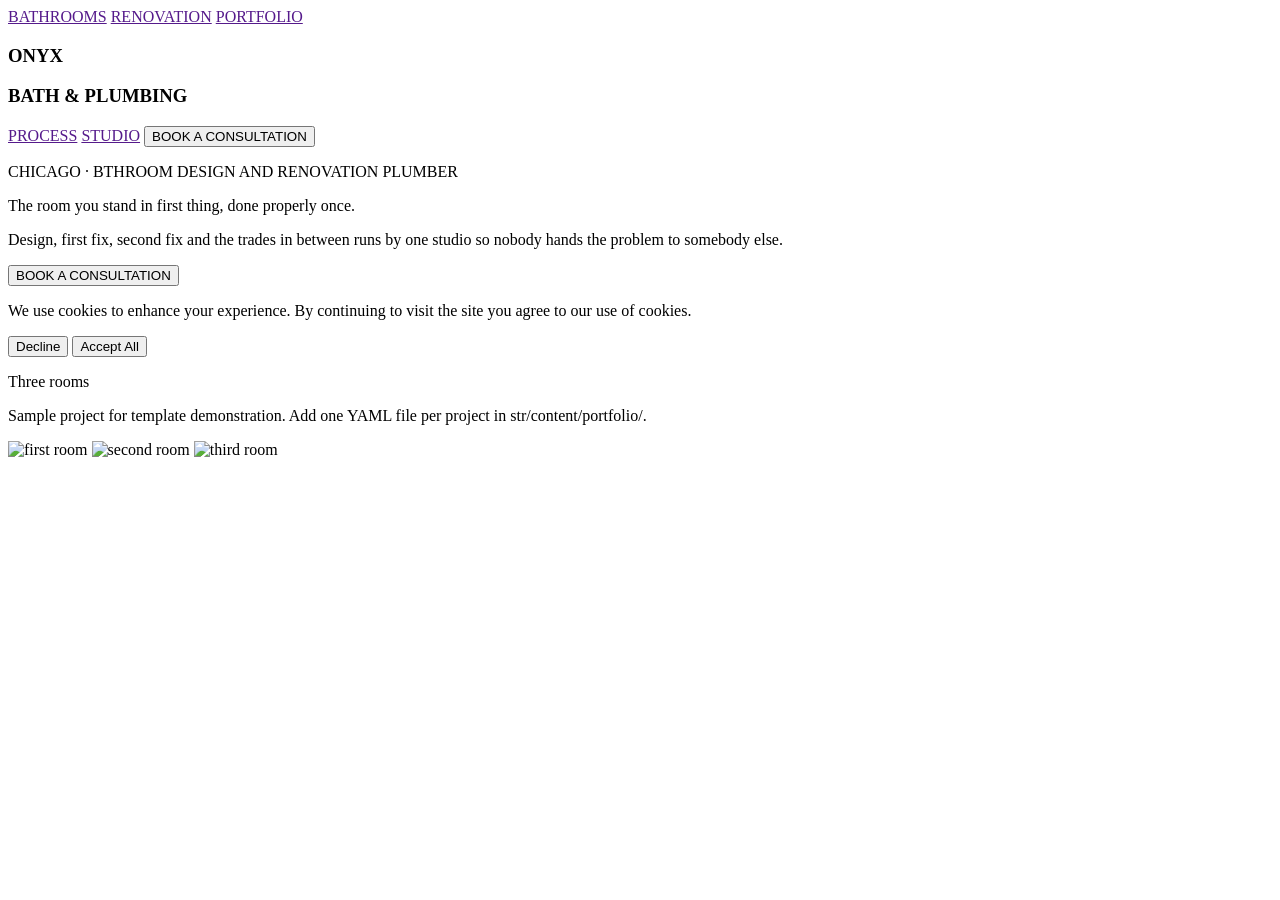
==== index.html @ e465f249 "Task2 My-assignment" ====
<!DOCTYPE html>
<html>

<head>
  <meta charset="UTF-8">
  <meta name="viewport" content="width=device-width, initial-scale=1">
  <title>ONYX</title>
  <link rel="stylesheet" href="apartments.css" title="onyx" type="" />
</head>

<body>
    <section class="container">
    <div class="body">
      
      <nav id="header">
       <div class="box" id="left">
          <a href="">BATHROOMS</a>
          <a href="">RENOVATION</a>
          <a href="">PORTFOLIO</a>
       </div>
       
       <h3 id="title">ONYX<p id="subtext">BATH & PLUMBING</p>
       </h3>
       
       <div class="" id="right">
         <a href="">PROCESS</a>
         <a href="">STUDIO</a>
         <button>BOOK A CONSULTATION
         </button>
       </div>
       
     </nav>
     
      <div class="box" id="content">
       <p id="fp">CHICAGO · BTHROOM DESIGN AND RENOVATION PLUMBER
       </p>
       
       <p id="heading">The room you stand in first thing, done properly once.
       </p>
       <p>Design, first fix, second fix and the trades in between runs by one studio so nobody hands the problem to somebody else.
       </p>
       
       <button id="sec_button">BOOK A CONSULTATION
       </button>
      </div>
    </div>
    </section>
    
    <div class="box" id="cookies">
    <p>We use cookies to enhance your experience. By continuing to visit the site you agree to our use of cookies.
    </p>
    <button id="dec" class="cookies" type="submit">Decline
    </button>
    <button id="acpt" class="cookies" type="submit">Accept All
    </button>
    </div>
    
    <p id="tr">Three rooms </h1>
    <p id="description">Sample project for template demonstration. Add one YAML file per project in str/content/portfolio/.
    </p>
    
    <div class="box" id="images">
      <img src="three.jpg" id="first room" alt="first room" class="rooms"
      />
      <img src="tw.jpg" id="second room" alt="second room" class="rooms" 
      />
      <img src="o.jpg" id="third room" alt="third room" class="rooms"
      />
    </div>
</body>

</html>
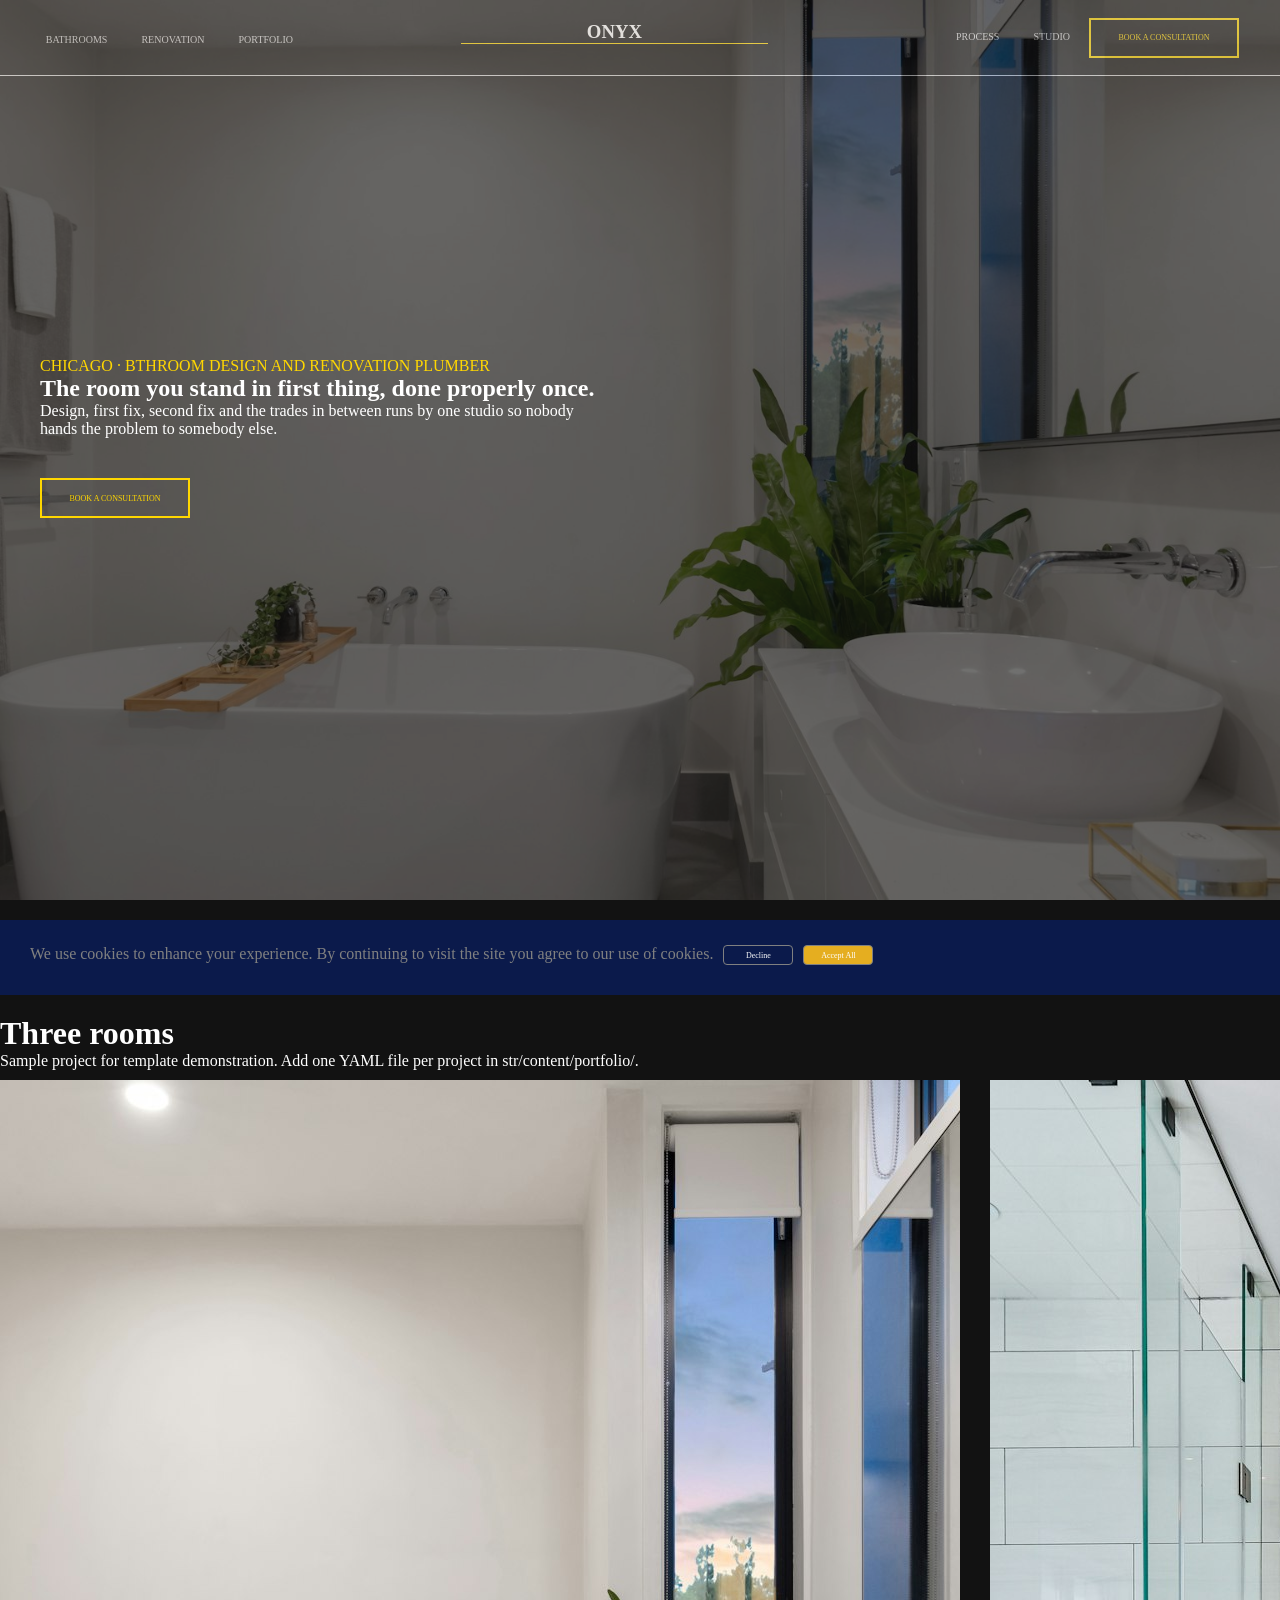
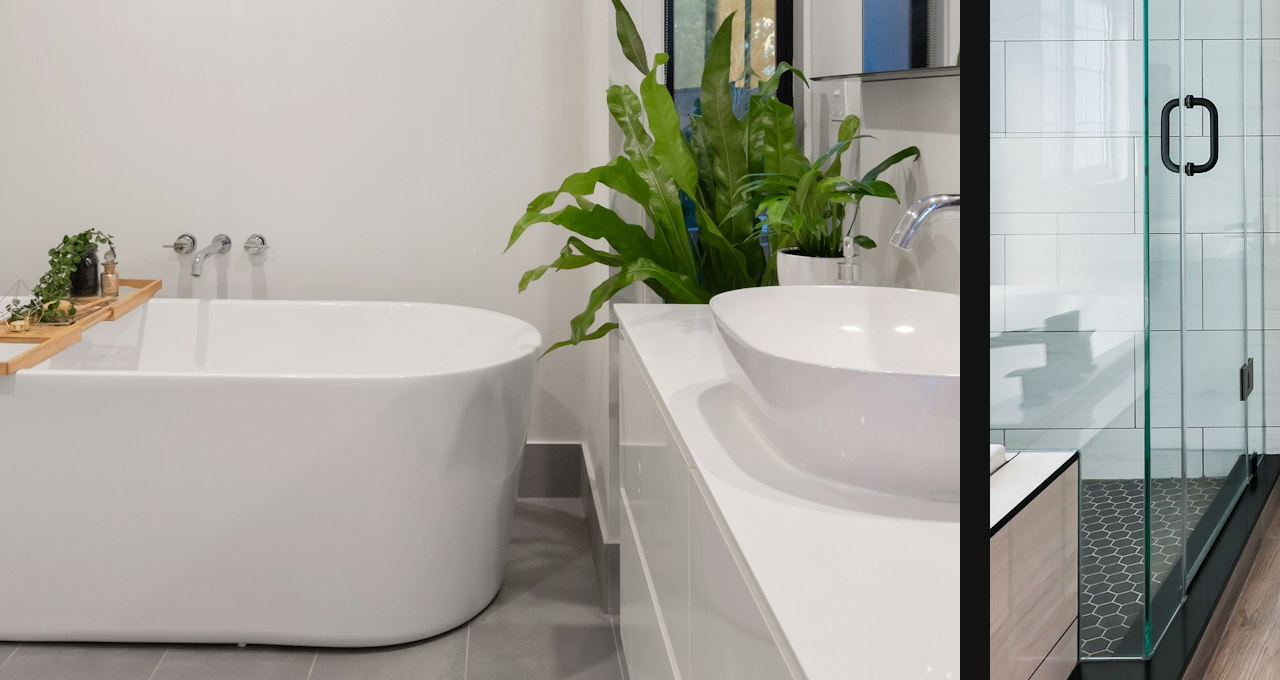
==== commit 43de046e: "Add files via upload" ====
--- a/index.html
+++ b/index.html
@@ -35,8 +35,8 @@
        <p id="fp">CHICAGO · BTHROOM DESIGN AND RENOVATION PLUMBER
        </p>
        
-       <p id="heading">The room you stand in first thing, done properly once.
-       </p>
+       <h1>The room you stand in first thing, done properly once.
+       </h1>
        <p>Design, first fix, second fix and the trades in between runs by one studio so nobody hands the problem to somebody else.
        </p>
        
@@ -55,7 +55,7 @@
     </button>
     </div>
     
-    <p id="tr">Three rooms </h1>
+    <h1>Three rooms </h1>
     <p id="description">Sample project for template demonstration. Add one YAML file per project in str/content/portfolio/.
     </p>
     
--- a/apartments.css
+++ b/apartments.css
@@ -0,0 +1,160 @@
+:root{
+  color-scheme: dark;
+}
+*{
+  margin: 0%;
+  padding: 0%;
+}
+a{
+  text-decoration: none;
+  margin: 15px;
+  color: lightgray;
+  font-size: 10px
+}
+.container{
+  height: 900px;
+  position: relative;
+  overflow: hidden;
+  }
+.container::before {
+  content: "";
+  position: absolute;
+  inset: 0;
+  background-image: url(background_.jpg);
+  background-size: cover;
+  background-position: center;
+  opacity: 0.4;
+  z-index: 0;
+}
+.body{
+  display: grid;
+  grid-template-rows: 10% 45% 45%;
+  grid-template-columns: 50% 50%;
+  row-gap: 10px;
+}
+#content{
+  position: relative;
+  z-index: 1;
+  padding: 40px;
+  grid-row-start: 3;
+  grid-row-end: 4;
+  grid-column-start: 1;
+  grid-column-end: 2;
+}
+.container{
+  display: grid;
+  grid-template-rows: 60% 10% 30%;
+}
+#sec_button{margin-top: 40px;}
+#cookies{
+  padding: 25px 0px 0px 30px;
+  color: gray;
+  display: flex;
+  flex-direction: row;
+  gap: 10px;
+  margin: 20px 0px 20px 0px;
+  width: 100%;
+  height: 50px;
+  background-color: #0B1A4B;
+}
+#acpt{
+  background-color: #E5AE20;
+}
+.cookies{
+  padding-top: 5px;
+  padding-bottom: 5px;
+  color: white;
+  border: 1px solid gray;
+  border-radius: 4px;
+  width: 70px;
+  height: 20px;
+}
+#header{
+  grid-column-start: 1;
+  grid-column-end: 3;
+  grid-row-start: 1;
+  grid-row-end: 2;
+  height: 75px;
+  width: 100%;
+  display: grid;
+  /*grid-template-rows: 40px;*/
+  grid-template-columns: 30% 30% 40%;
+  border-bottom: 1px solid lightgray;
+  align-items: center;
+}
+#left{
+  grid-row-start: 1;
+  grid-row-end: 2;
+  grid-column-start: 1;
+  margin-left: 8%;
+}
+#title{
+  padding-left: 20%;
+  text-align: center;
+  font-family: Georgia, 'Times New Roman', Times, serif;
+  grid-row-start: 1;
+  grid-row-end: 2;
+  grid-column-start: 2;
+  grid-column-end: 3;
+}
+#subtext{
+  border-top: 1px solid gold;
+  vertical-align: sub;
+  line-height: 10px;
+  font-size: 0.01px;
+  /*background-color: yellow;*/
+}
+#right{
+  grid-row-start: 1;
+  grid-row-end: 2;
+  grid-column-start: 3;
+  grid-column-end: 4;
+  justify-self: end;
+  margin-right: 8%;
+}
+button{
+  border: 2px solid gold;
+  font-family: Georgia, 'Times New Roman', Times, serif;
+  font-size: 8px;
+  color: gold;
+  background: none;
+  cursor: pointer;
+  width: 150px;
+  height: 40px;
+  padding: 10px;
+}
+#fp {
+  color: gold;
+}
+h1, h4{
+  font-family: Georgia, 'Times New Roman', Times, serif;
+}
+#mainp{
+  grid-column-start: 1;
+  grid-column-end: 2;
+  grid-row-start: 2;
+  grid-row-end: 3;
+  align-items: bottom;
+}
+#images{
+  display: grid;
+  gap: 30px;
+  margin: 10px 0px 0px 0px;
+  grid-template-columns: repeat(3, 1fr);
+  grid-template-rows: 1fr;
+}
+#first room{
+  grid-column-start: 1;
+  grid-column-end: 2;
+  grid-row-start: 3;
+}
+#second room{
+  grid-column-start: 2;
+  grid-column-end: 3;
+  grid-row-start: 3;
+}
+#third room{
+  grid-column-start: 3;
+  grid-column-end: 4;
+  grid-row-start: 3;
+}
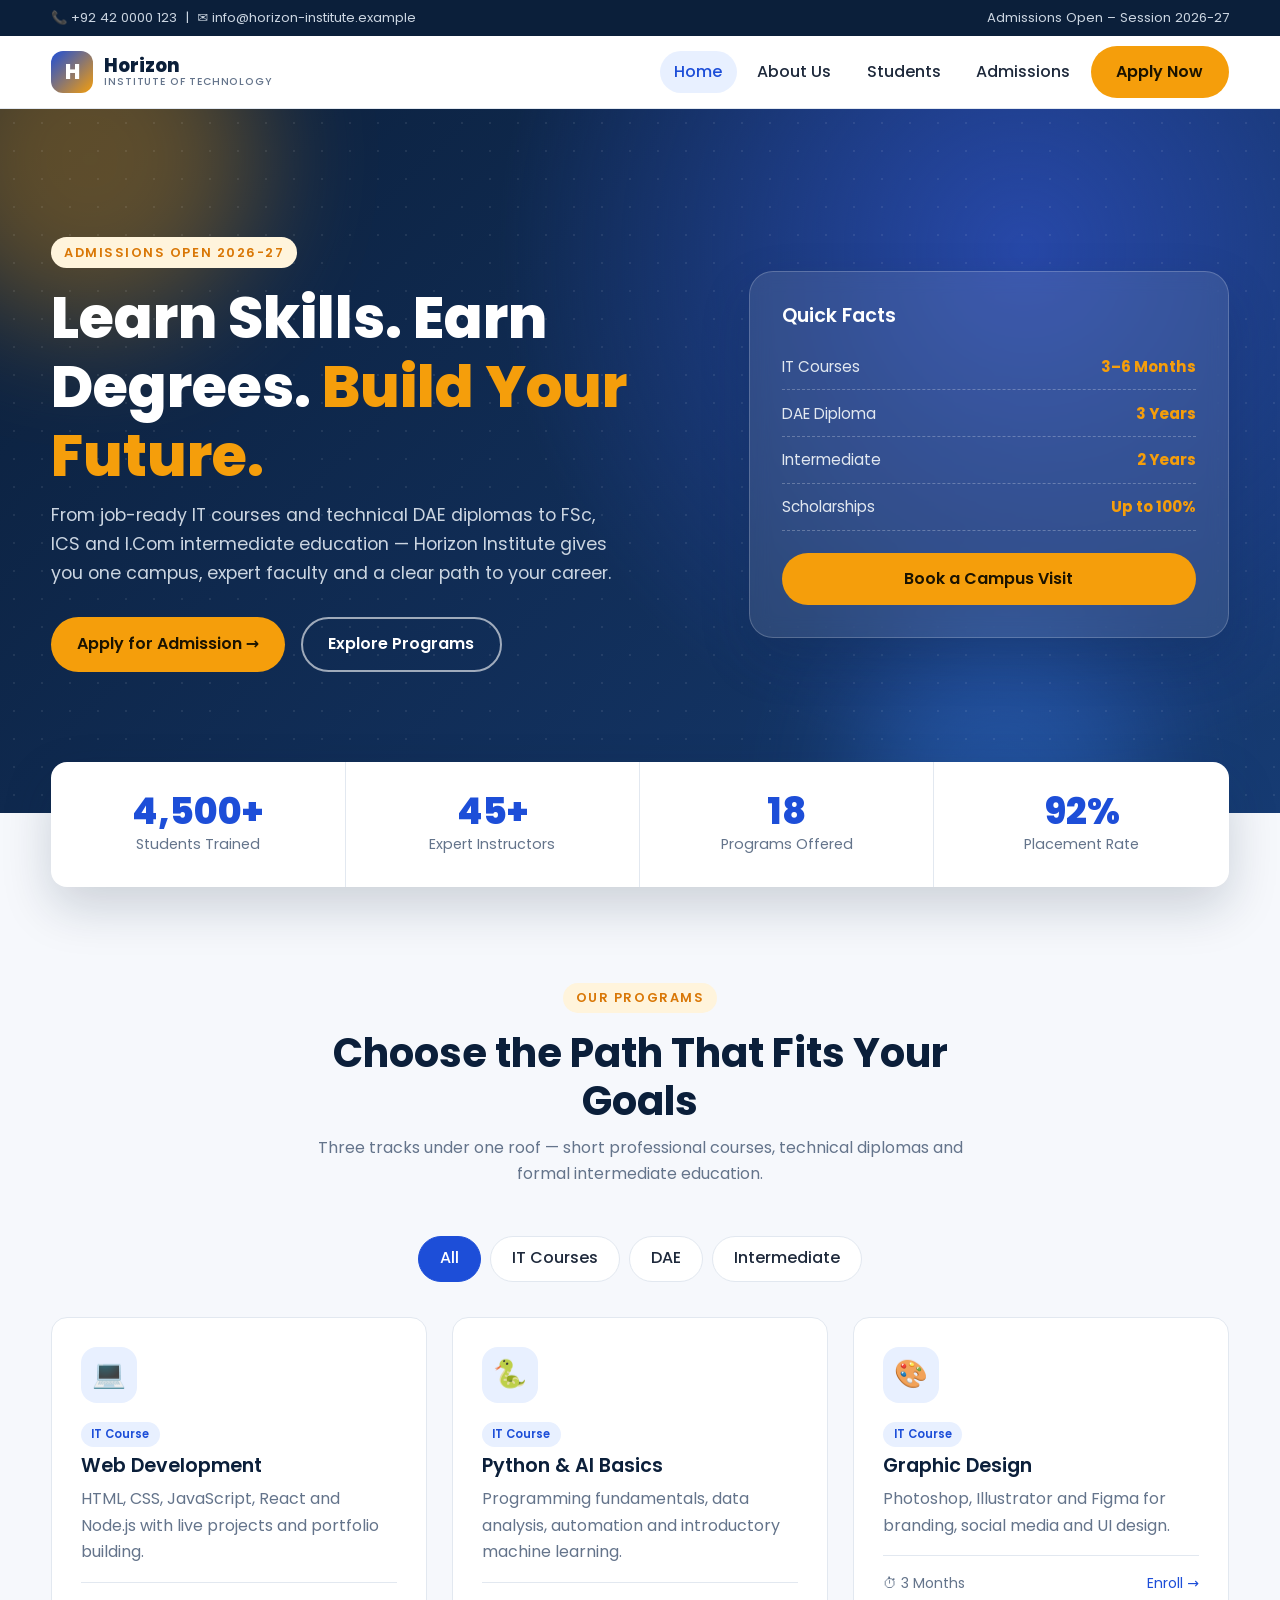
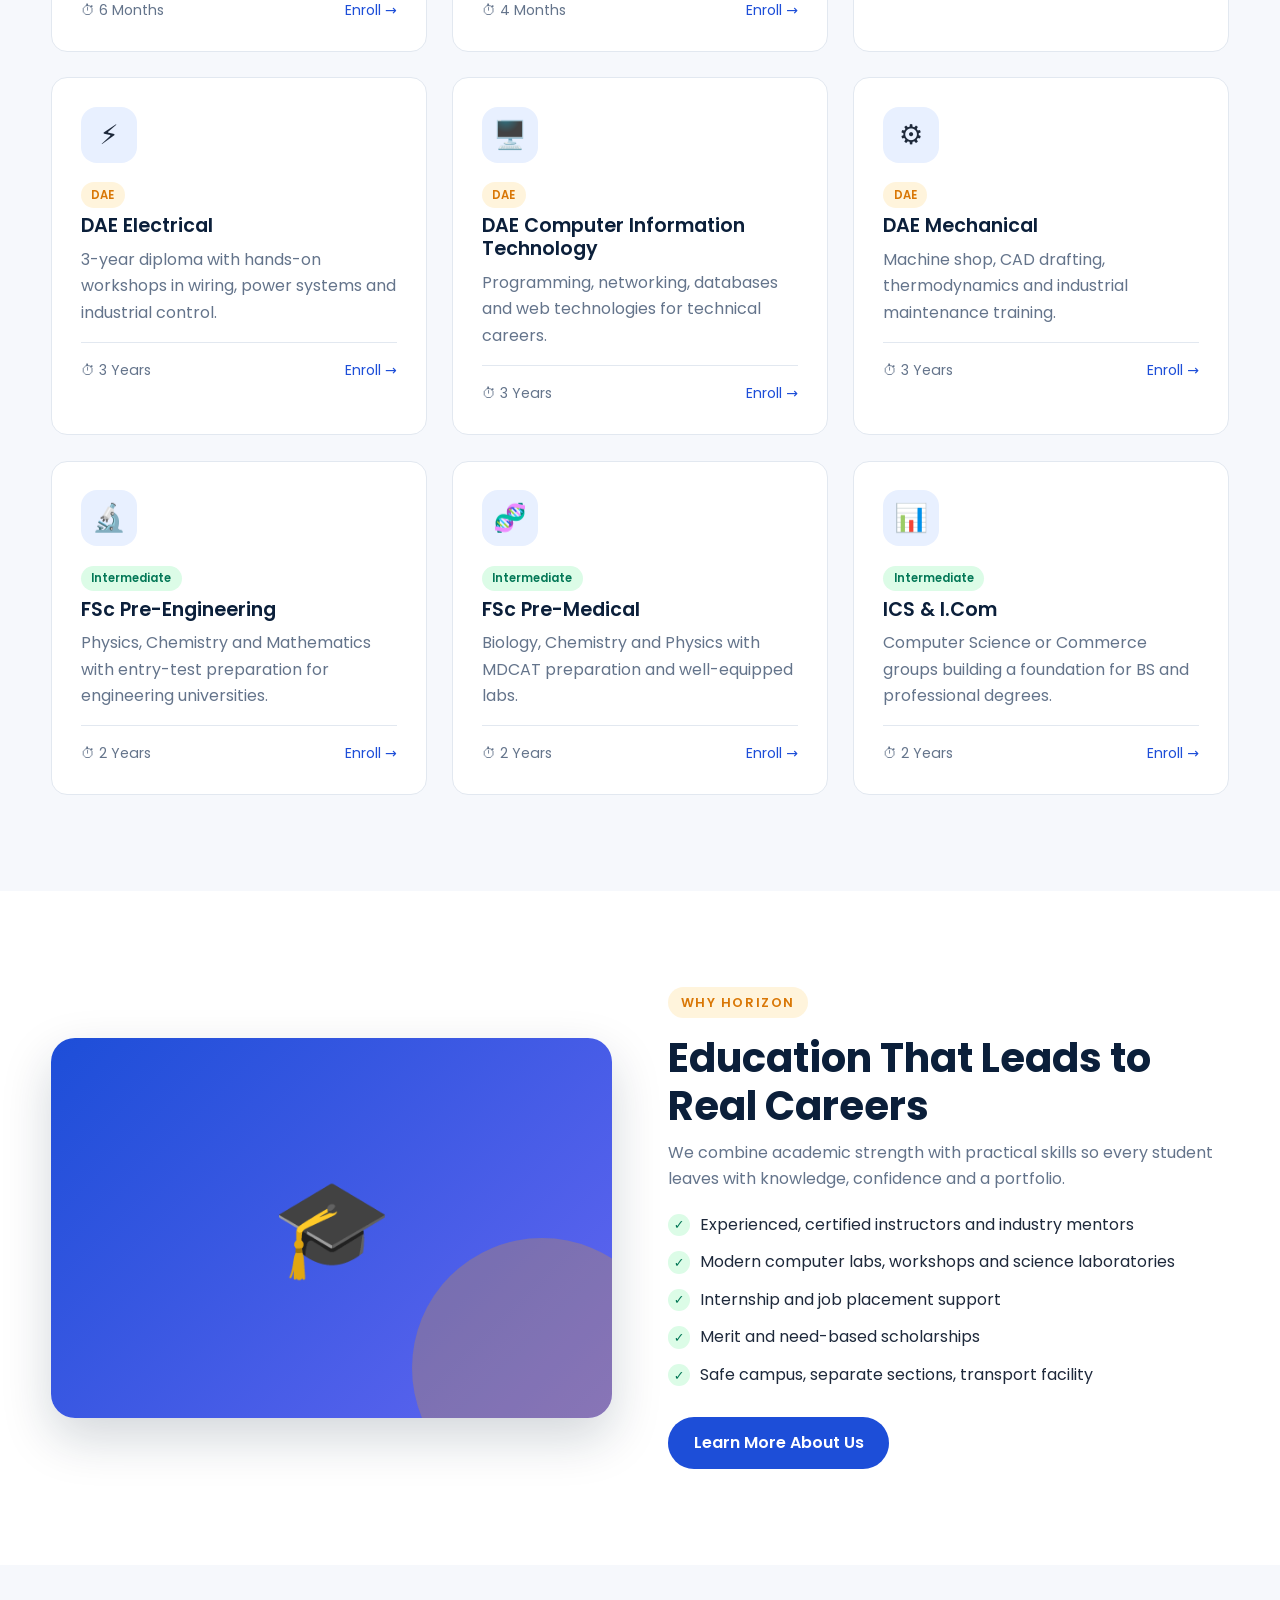
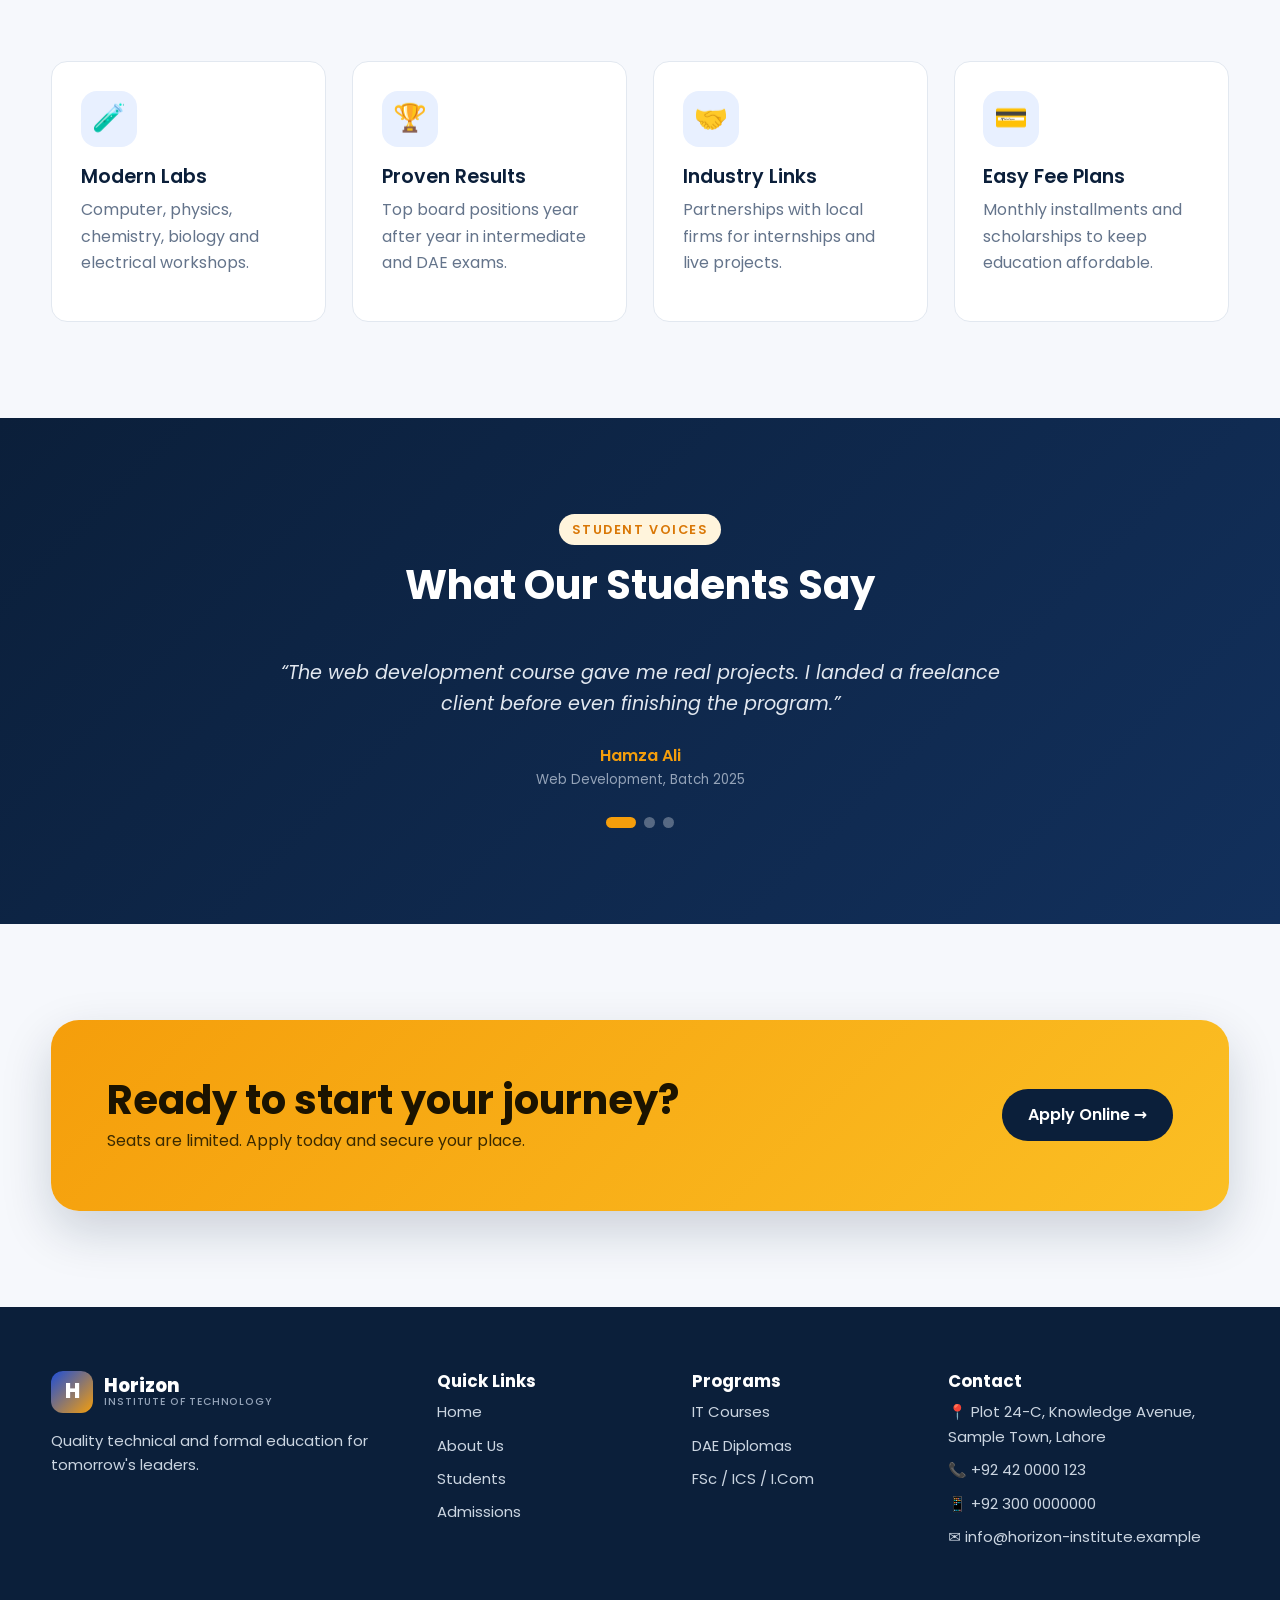
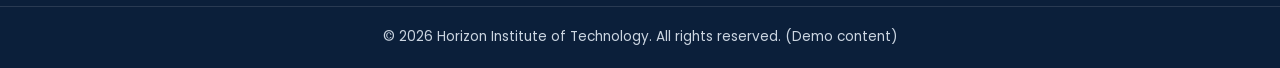
==== commit 7b54903a: "update" ====
--- a/index.html
+++ b/index.html
@@ -1,72 +1,164 @@
 <!DOCTYPE html>
-<html>
-
+<html lang="en">
 <head>
   <meta charset="UTF-8">
   <meta name="viewport" content="width=device-width, initial-scale=1">
-  <title>ONYX</title>
-  <link rel="stylesheet" href="apartments.css" title="onyx" type="" />
+  <title>Horizon Institute of Technology | IT Courses, DAE & Intermediate</title>
+  <meta name="description" content="Horizon Institute of Technology offers professional IT courses, DAE diplomas and FSc/ICS/I.Com intermediate education. Admissions open.">
+  <link rel="preconnect" href="https://fonts.googleapis.com">
+  <link rel="preconnect" href="https://fonts.gstatic.com" crossorigin>
+  <link href="https://fonts.googleapis.com/css2?family=Poppins:wght@400;500;600;700;800&display=swap" rel="stylesheet">
+  <link rel="stylesheet" href="style.css">
 </head>
+<body>
 
-<body>
-    <section class="container">
-    <div class="body">
-      
-      <nav id="header">
-       <div class="box" id="left">
-          <a href="">BATHROOMS</a>
-          <a href="">RENOVATION</a>
-          <a href="">PORTFOLIO</a>
-       </div>
-       
-       <h3 id="title">ONYX<p id="subtext">BATH & PLUMBING</p>
-       </h3>
-       
-       <div class="" id="right">
-         <a href="">PROCESS</a>
-         <a href="">STUDIO</a>
-         <button>BOOK A CONSULTATION
-         </button>
-       </div>
-       
-     </nav>
-     
-      <div class="box" id="content">
-       <p id="fp">CHICAGO · BTHROOM DESIGN AND RENOVATION PLUMBER
-       </p>
-       
-       <h1>The room you stand in first thing, done properly once.
-       </h1>
-       <p>Design, first fix, second fix and the trades in between runs by one studio so nobody hands the problem to somebody else.
-       </p>
-       
-       <button id="sec_button">BOOK A CONSULTATION
-       </button>
+<div class="topbar"><div class="container">
+  <span>📞 <a href="tel:+920420000123">+92 42 0000 123</a> &nbsp;|&nbsp; ✉️ <a href="mailto:info@horizon-institute.example">info@horizon-institute.example</a></span>
+  <span>Admissions Open – Session 2026-27</span>
+</div></div>
+
+<header class="site-header"><div class="container nav">
+  <a class="brand" href="index.html"><span class="logo">H</span><span>Horizon<small>Institute of Technology</small></span></a>
+  <button class="nav-toggle" aria-label="Toggle menu" aria-expanded="false" aria-controls="menu"><span></span></button>
+  <nav id="menu" aria-label="Main">
+    <a href="index.html">Home</a>
+    <a href="about.html">About Us</a>
+    <a href="students.html">Students</a>
+    <a href="admissions.html">Admissions</a>
+    <a class="btn btn-accent" href="admissions.html">Apply Now</a>
+  </nav>
+</div></header>
+
+<main>
+<!-- HERO -->
+<section class="hero">
+  <span class="blob a"></span><span class="blob b"></span>
+  <div class="container">
+    <div>
+      <span class="eyebrow">Admissions Open 2026-27</span>
+      <h1>Learn Skills. Earn Degrees. <em>Build Your Future.</em></h1>
+      <p>From job-ready IT courses and technical DAE diplomas to FSc, ICS and I.Com intermediate education — Horizon Institute gives you one campus, expert faculty and a clear path to your career.</p>
+      <div class="hero-cta">
+        <a class="btn btn-accent" href="admissions.html">Apply for Admission →</a>
+        <a class="btn btn-ghost" href="#programs">Explore Programs</a>
       </div>
     </div>
-    </section>
-    
-    <div class="box" id="cookies">
-    <p>We use cookies to enhance your experience. By continuing to visit the site you agree to our use of cookies.
-    </p>
-    <button id="dec" class="cookies" type="submit">Decline
-    </button>
-    <button id="acpt" class="cookies" type="submit">Accept All
-    </button>
+    <aside class="hero-card">
+      <h3>Quick Facts</h3>
+      <ul>
+        <li><span>IT Courses</span><b>3–6 Months</b></li>
+        <li><span>DAE Diploma</span><b>3 Years</b></li>
+        <li><span>Intermediate</span><b>2 Years</b></li>
+        <li><span>Scholarships</span><b>Up to 100%</b></li>
+      </ul>
+      <a class="btn btn-accent" href="admissions.html" style="width:100%;justify-content:center">Book a Campus Visit</a>
+    </aside>
+  </div>
+</section>
+
+<!-- STATS -->
+<section class="stats"><div class="container"><div class="stats-grid">
+  <div class="stat"><b data-count="4500" data-suffix="+">0</b><span>Students Trained</span></div>
+  <div class="stat"><b data-count="45" data-suffix="+">0</b><span>Expert Instructors</span></div>
+  <div class="stat"><b data-count="18">0</b><span>Programs Offered</span></div>
+  <div class="stat"><b data-count="92" data-suffix="%">0</b><span>Placement Rate</span></div>
+</div></div></section>
+
+<!-- PROGRAMS -->
+<section class="section" id="programs">
+  <div class="container">
+    <div class="section-head reveal">
+      <span class="eyebrow">Our Programs</span>
+      <h2>Choose the Path That Fits Your Goals</h2>
+      <p>Three tracks under one roof — short professional courses, technical diplomas and formal intermediate education.</p>
     </div>
-    
-    <h1>Three rooms </h1>
-    <p id="description">Sample project for template demonstration. Add one YAML file per project in str/content/portfolio/.
-    </p>
-    
-    <div class="box" id="images">
-      <img src="three.jpg" id="first room" alt="first room" class="rooms"
-      />
-      <img src="tw.jpg" id="second room" alt="second room" class="rooms" 
-      />
-      <img src="o.jpg" id="third room" alt="third room" class="rooms"
-      />
+    <div class="tabs" data-filter-group="#courseGrid" role="tablist">
+      <button class="tab active" data-cat="all">All</button>
+      <button class="tab" data-cat="it">IT Courses</button>
+      <button class="tab" data-cat="dae">DAE</button>
+      <button class="tab" data-cat="inter">Intermediate</button>
     </div>
+    <div class="grid g3" id="courseGrid">
+      <article class="card reveal" data-cat="it"><div class="icon">💻</div><span class="tag">IT Course</span><h3>Web Development</h3><p>HTML, CSS, JavaScript, React and Node.js with live projects and portfolio building.</p><div class="meta"><span>⏱ 6 Months</span><a href="admissions.html?program=IT%20Course">Enroll →</a></div></article>
+      <article class="card reveal" data-cat="it"><div class="icon">🐍</div><span class="tag">IT Course</span><h3>Python & AI Basics</h3><p>Programming fundamentals, data analysis, automation and introductory machine learning.</p><div class="meta"><span>⏱ 4 Months</span><a href="admissions.html?program=IT%20Course">Enroll →</a></div></article>
+      <article class="card reveal" data-cat="it"><div class="icon">🎨</div><span class="tag">IT Course</span><h3>Graphic Design</h3><p>Photoshop, Illustrator and Figma for branding, social media and UI design.</p><div class="meta"><span>⏱ 3 Months</span><a href="admissions.html?program=IT%20Course">Enroll →</a></div></article>
+      <article class="card reveal" data-cat="dae"><div class="icon">⚡</div><span class="tag amber">DAE</span><h3>DAE Electrical</h3><p>3-year diploma with hands-on workshops in wiring, power systems and industrial control.</p><div class="meta"><span>⏱ 3 Years</span><a href="admissions.html?program=DAE">Enroll →</a></div></article>
+      <article class="card reveal" data-cat="dae"><div class="icon">🖥️</div><span class="tag amber">DAE</span><h3>DAE Computer Information Technology</h3><p>Programming, networking, databases and web technologies for technical careers.</p><div class="meta"><span>⏱ 3 Years</span><a href="admissions.html?program=DAE">Enroll →</a></div></article>
+      <article class="card reveal" data-cat="dae"><div class="icon">⚙️</div><span class="tag amber">DAE</span><h3>DAE Mechanical</h3><p>Machine shop, CAD drafting, thermodynamics and industrial maintenance training.</p><div class="meta"><span>⏱ 3 Years</span><a href="admissions.html?program=DAE">Enroll →</a></div></article>
+      <article class="card reveal" data-cat="inter"><div class="icon">🔬</div><span class="tag green">Intermediate</span><h3>FSc Pre-Engineering</h3><p>Physics, Chemistry and Mathematics with entry-test preparation for engineering universities.</p><div class="meta"><span>⏱ 2 Years</span><a href="admissions.html?program=Intermediate">Enroll →</a></div></article>
+      <article class="card reveal" data-cat="inter"><div class="icon">🧬</div><span class="tag green">Intermediate</span><h3>FSc Pre-Medical</h3><p>Biology, Chemistry and Physics with MDCAT preparation and well-equipped labs.</p><div class="meta"><span>⏱ 2 Years</span><a href="admissions.html?program=Intermediate">Enroll →</a></div></article>
+      <article class="card reveal" data-cat="inter"><div class="icon">📊</div><span class="tag green">Intermediate</span><h3>ICS & I.Com</h3><p>Computer Science or Commerce groups building a foundation for BS and professional degrees.</p><div class="meta"><span>⏱ 2 Years</span><a href="admissions.html?program=Intermediate">Enroll →</a></div></article>
+    </div>
+  </div>
+</section>
+
+<!-- WHY US -->
+<section class="section alt">
+  <div class="container split">
+    <div class="visual reveal">🎓</div>
+    <div class="reveal">
+      <span class="eyebrow">Why Horizon</span>
+      <h2>Education That Leads to Real Careers</h2>
+      <p>We combine academic strength with practical skills so every student leaves with knowledge, confidence and a portfolio.</p>
+      <ul class="checks">
+        <li>Experienced, certified instructors and industry mentors</li>
+        <li>Modern computer labs, workshops and science laboratories</li>
+        <li>Internship and job placement support</li>
+        <li>Merit and need-based scholarships</li>
+        <li>Safe campus, separate sections, transport facility</li>
+      </ul>
+      <a class="btn" href="about.html">Learn More About Us</a>
+    </div>
+  </div>
+</section>
+
+<!-- FEATURES -->
+<section class="section">
+  <div class="container">
+    <div class="grid g4">
+      <div class="card reveal"><div class="icon">🧪</div><h3>Modern Labs</h3><p>Computer, physics, chemistry, biology and electrical workshops.</p></div>
+      <div class="card reveal"><div class="icon">🏆</div><h3>Proven Results</h3><p>Top board positions year after year in intermediate and DAE exams.</p></div>
+      <div class="card reveal"><div class="icon">🤝</div><h3>Industry Links</h3><p>Partnerships with local firms for internships and live projects.</p></div>
+      <div class="card reveal"><div class="icon">💳</div><h3>Easy Fee Plans</h3><p>Monthly installments and scholarships to keep education affordable.</p></div>
+    </div>
+  </div>
+</section>
+
+<!-- TESTIMONIALS -->
+<section class="section dark">
+  <div class="container">
+    <div class="section-head"><span class="eyebrow">Student Voices</span><h2>What Our Students Say</h2></div>
+    <div class="slider">
+      <div class="slide"><blockquote>“The web development course gave me real projects. I landed a freelance client before even finishing the program.”</blockquote><cite>Hamza Ali</cite><small>Web Development, Batch 2025</small></div>
+      <div class="slide"><blockquote>“Teachers here care. The DAE workshops were hands-on and I got an internship in my final year.”</blockquote><cite>Usman Tariq</cite><small>DAE Electrical, Class of 2025</small></div>
+      <div class="slide"><blockquote>“My FSc Pre-Medical journey was well guided — the test preparation sessions made all the difference.”</blockquote><cite>Sana Fatima</cite><small>FSc Pre-Medical, 2026</small></div>
+      <div class="dots"></div>
+    </div>
+  </div>
+</section>
+
+<!-- CTA -->
+<section class="section">
+  <div class="container"><div class="cta reveal">
+    <div><h2>Ready to start your journey?</h2><p>Seats are limited. Apply today and secure your place.</p></div>
+    <a class="btn" href="admissions.html">Apply Online →</a>
+  </div></div>
+</section>
+</main>
+
+<footer>
+  <div class="container foot-grid">
+    <div>
+      <a class="brand" href="index.html" style="color:#fff"><span class="logo">H</span><span>Horizon<small style="color:#94a3b8">Institute of Technology</small></span></a>
+      <p style="margin-top:1rem">Quality technical and formal education for tomorrow's leaders.</p>
+    </div>
+    <div><h4>Quick Links</h4><ul><li><a href="index.html">Home</a></li><li><a href="about.html">About Us</a></li><li><a href="students.html">Students</a></li><li><a href="admissions.html">Admissions</a></li></ul></div>
+    <div><h4>Programs</h4><ul><li><a href="admissions.html?program=IT%20Course">IT Courses</a></li><li><a href="admissions.html?program=DAE">DAE Diplomas</a></li><li><a href="admissions.html?program=Intermediate">FSc / ICS / I.Com</a></li></ul></div>
+    <div><h4>Contact</h4><ul><li>📍 Plot 24-C, Knowledge Avenue, Sample Town, Lahore</li><li>📞 +92 42 0000 123</li><li>📱 +92 300 0000000</li><li>✉️ info@horizon-institute.example</li></ul></div>
+  </div>
+  <div class="copy">© <span class="year">2026</span> Horizon Institute of Technology. All rights reserved. (Demo content)</div>
+</footer>
+<button class="to-top" aria-label="Back to top">↑</button>
+<script src="main.js" defer></script>
 </body>
-
-</html>+</html>
--- a/style.css
+++ b/style.css
@@ -0,0 +1,266 @@
+/* ==========================================================
+   Horizon Institute of Technology - Main Stylesheet
+   Mobile-first, responsive, no framework required
+   ========================================================== */
+:root {
+  --navy: #0b1f3a;
+  --navy-2: #12305c;
+  --blue: #1d4ed8;
+  --sky: #e8f0ff;
+  --amber: #f59e0b;
+  --amber-dark: #d97706;
+  --green: #10b981;
+  --ink: #1e293b;
+  --muted: #64748b;
+  --line: #e2e8f0;
+  --bg: #f6f8fc;
+  --white: #fff;
+  --radius: 16px;
+  --shadow: 0 10px 30px rgba(11, 31, 58, .10);
+  --shadow-lg: 0 20px 50px rgba(11, 31, 58, .18);
+  --ease: cubic-bezier(.2, .8, .2, 1);
+}
+
+*, *::before, *::after { box-sizing: border-box; }
+html { scroll-behavior: smooth; }
+body {
+  margin: 0; font-family: 'Poppins', system-ui, -apple-system, 'Segoe UI', sans-serif;
+  color: var(--ink); background: var(--bg); line-height: 1.65; -webkit-font-smoothing: antialiased;
+}
+img { max-width: 100%; display: block; }
+a { color: var(--blue); text-decoration: none; }
+h1, h2, h3, h4 { line-height: 1.2; margin: 0 0 .6rem; color: var(--navy); }
+h1 { font-size: clamp(2.1rem, 5vw, 3.6rem); font-weight: 800; }
+h2 { font-size: clamp(1.7rem, 3.4vw, 2.5rem); font-weight: 700; }
+h3 { font-size: 1.2rem; font-weight: 600; }
+p { margin: 0 0 1rem; color: var(--muted); }
+.container { width: min(1180px, 92%); margin-inline: auto; }
+.section { padding: clamp(3.5rem, 8vw, 6rem) 0; }
+.section.alt { background: var(--white); }
+.section.dark { background: linear-gradient(135deg, var(--navy), var(--navy-2)); color: #fff; }
+.section.dark h2, .section.dark h3 { color: #fff; }
+.section.dark p { color: #cbd5e1; }
+.center { text-align: center; }
+.eyebrow {
+  display: inline-block; font-size: .8rem; font-weight: 600; letter-spacing: .12em; text-transform: uppercase;
+  color: var(--amber-dark); background: #fff4dc; padding: .3rem .8rem; border-radius: 99px; margin-bottom: 1rem;
+}
+.section-head { max-width: 680px; margin: 0 auto 3rem; text-align: center; }
+
+/* ---------- Buttons ---------- */
+.btn {
+  display: inline-flex; align-items: center; gap: .5rem; border: 0; cursor: pointer; font: inherit; font-weight: 600;
+  padding: .8rem 1.6rem; border-radius: 99px; transition: transform .25s var(--ease), box-shadow .25s var(--ease), background .25s;
+  background: var(--blue); color: #fff;
+}
+.btn:hover { transform: translateY(-3px); box-shadow: 0 10px 22px rgba(29, 78, 216, .35); }
+.btn-accent { background: var(--amber); color: #1b1300; }
+.btn-accent:hover { background: var(--amber-dark); box-shadow: 0 10px 22px rgba(245, 158, 11, .4); }
+.btn-ghost { background: transparent; border: 2px solid rgba(255, 255, 255, .6); color: #fff; }
+.btn-ghost:hover { background: #fff; color: var(--navy); box-shadow: none; }
+.btn-outline { background: transparent; color: var(--blue); border: 2px solid var(--blue); }
+.btn-outline:hover { background: var(--blue); color: #fff; }
+
+/* ---------- Top bar & header ---------- */
+.topbar { background: var(--navy); color: #cbd5e1; font-size: .82rem; padding: .45rem 0; }
+.topbar .container { display: flex; justify-content: space-between; gap: 1rem; flex-wrap: wrap; }
+.topbar a { color: #cbd5e1; }
+.topbar a:hover { color: var(--amber); }
+.site-header { position: sticky; top: 0; z-index: 100; background: rgba(255, 255, 255, .92); backdrop-filter: blur(12px); border-bottom: 1px solid var(--line); transition: box-shadow .3s; }
+.site-header.scrolled { box-shadow: var(--shadow); }
+.nav { display: flex; align-items: center; justify-content: space-between; height: 72px; }
+.brand { display: flex; align-items: center; gap: .7rem; font-weight: 800; color: var(--navy); font-size: 1.15rem; line-height: 1.1; }
+.brand small { display: block; font-size: .65rem; font-weight: 500; color: var(--muted); letter-spacing: .08em; text-transform: uppercase; }
+.logo { width: 42px; height: 42px; border-radius: 12px; display: grid; place-items: center; background: linear-gradient(135deg, var(--blue), var(--amber)); color: #fff; font-weight: 800; font-size: 1.3rem; }
+#menu { display: flex; align-items: center; gap: .4rem; }
+#menu a:not(.btn) { color: var(--ink); font-weight: 500; padding: .5rem .9rem; border-radius: 99px; transition: background .2s, color .2s; }
+#menu a:not(.btn):hover, #menu a.active { background: var(--sky); color: var(--blue); }
+.nav-toggle { display: none; background: none; border: 0; width: 44px; height: 44px; cursor: pointer; position: relative; }
+.nav-toggle span, .nav-toggle span::before, .nav-toggle span::after { position: absolute; left: 10px; width: 24px; height: 2.5px; background: var(--navy); border-radius: 2px; transition: .3s var(--ease); content: ""; }
+.nav-toggle span { top: 21px; }
+.nav-toggle span::before { left: 0; top: -7px; }
+.nav-toggle span::after { left: 0; top: 7px; }
+.nav-toggle[aria-expanded="true"] span { background: transparent; }
+.nav-toggle[aria-expanded="true"] span::before { top: 0; transform: rotate(45deg); }
+.nav-toggle[aria-expanded="true"] span::after { top: 0; transform: rotate(-45deg); }
+
+/* ---------- Hero ---------- */
+.hero { position: relative; overflow: hidden; color: #fff; padding: clamp(4rem, 10vw, 8rem) 0 clamp(5rem, 11vw, 9rem); background: radial-gradient(circle at 80% 20%, #2748a8 0, transparent 45%), linear-gradient(135deg, var(--navy), #163b73); }
+.hero::after { content: ""; position: absolute; inset: 0; background-image: radial-gradient(rgba(255, 255, 255, .08) 1px, transparent 1px); background-size: 28px 28px; pointer-events: none; }
+.hero .container { position: relative; z-index: 1; display: grid; gap: 3rem; grid-template-columns: 1.15fr .85fr; align-items: center; }
+.hero h1 { color: #fff; }
+.hero h1 em { font-style: normal; color: var(--amber); }
+.hero p { color: #cbd5e1; font-size: 1.1rem; max-width: 560px; }
+.hero-cta { display: flex; gap: 1rem; flex-wrap: wrap; margin-top: 1.8rem; }
+.hero-card { background: rgba(255, 255, 255, .1); border: 1px solid rgba(255, 255, 255, .2); backdrop-filter: blur(10px); border-radius: 24px; padding: 2rem; box-shadow: var(--shadow-lg); animation: float 6s ease-in-out infinite; }
+.hero-card h3 { color: #fff; margin-bottom: 1rem; }
+.hero-card ul { list-style: none; padding: 0; margin: 0 0 1.4rem; }
+.hero-card li { display: flex; justify-content: space-between; padding: .65rem 0; border-bottom: 1px dashed rgba(255, 255, 255, .25); color: #e2e8f0; font-size: .95rem; }
+.hero-card li b { color: var(--amber); }
+.blob { position: absolute; border-radius: 50%; filter: blur(60px); opacity: .35; }
+.blob.a { width: 340px; height: 340px; background: var(--amber); top: -120px; left: -80px; animation: float 9s ease-in-out infinite; }
+.blob.b { width: 300px; height: 300px; background: #3b82f6; bottom: -120px; right: 10%; animation: float 11s ease-in-out infinite reverse; }
+@keyframes float { 50% { transform: translateY(-14px); } }
+
+.page-hero { padding: clamp(3rem, 7vw, 5rem) 0; background: linear-gradient(135deg, var(--navy), var(--navy-2)); color: #fff; text-align: center; position: relative; overflow: hidden; }
+.page-hero h1 { color: #fff; font-size: clamp(2rem, 4.5vw, 3rem); }
+.page-hero p { color: #cbd5e1; max-width: 620px; margin-inline: auto; }
+.crumbs { font-size: .85rem; color: #94a3b8; margin-bottom: .8rem; }
+.crumbs a { color: var(--amber); }
+
+/* ---------- Stats strip ---------- */
+.stats { margin-top: -3.2rem; position: relative; z-index: 5; }
+.stats-grid { display: grid; grid-template-columns: repeat(4, 1fr); background: #fff; border-radius: var(--radius); box-shadow: var(--shadow-lg); overflow: hidden; }
+.stat { padding: 1.8rem 1rem; text-align: center; border-right: 1px solid var(--line); }
+.stat:last-child { border-right: 0; }
+.stat b { display: block; font-size: 2.3rem; color: var(--blue); font-weight: 800; line-height: 1.1; }
+.stat span { color: var(--muted); font-size: .9rem; }
+
+/* ---------- Cards & grids ---------- */
+.grid { display: grid; gap: 1.6rem; }
+.g2 { grid-template-columns: repeat(2, 1fr); }
+.g3 { grid-template-columns: repeat(3, 1fr); }
+.g4 { grid-template-columns: repeat(4, 1fr); }
+.card { background: #fff; border: 1px solid var(--line); border-radius: var(--radius); padding: 1.8rem; transition: transform .3s var(--ease), box-shadow .3s var(--ease), border-color .3s; }
+.card:hover { transform: translateY(-8px); box-shadow: var(--shadow-lg); border-color: transparent; }
+.icon { width: 56px; height: 56px; border-radius: 16px; display: grid; place-items: center; font-size: 1.7rem; background: var(--sky); margin-bottom: 1.1rem; }
+.tag { display: inline-block; font-size: .72rem; font-weight: 600; padding: .2rem .65rem; border-radius: 99px; background: var(--sky); color: var(--blue); margin: 0 .3rem .4rem 0; }
+.tag.amber { background: #fff4dc; color: var(--amber-dark); }
+.tag.green { background: #dcfce7; color: #047857; }
+.meta { display: flex; justify-content: space-between; margin-top: 1rem; padding-top: 1rem; border-top: 1px solid var(--line); font-size: .88rem; color: var(--muted); }
+
+/* ---------- Filter tabs ---------- */
+.tabs { display: flex; gap: .6rem; justify-content: center; flex-wrap: wrap; margin-bottom: 2.2rem; }
+.tab { border: 1.5px solid var(--line); background: #fff; font: inherit; font-weight: 500; padding: .55rem 1.3rem; border-radius: 99px; cursor: pointer; color: var(--ink); transition: .25s; }
+.tab:hover { border-color: var(--blue); color: var(--blue); }
+.tab.active { background: var(--blue); border-color: var(--blue); color: #fff; }
+.hide { display: none !important; }
+.fade-in { animation: fadeIn .5s var(--ease) both; }
+@keyframes fadeIn { from { opacity: 0; transform: translateY(14px); } }
+
+/* ---------- Split / feature ---------- */
+.split { display: grid; grid-template-columns: 1fr 1fr; gap: 3.5rem; align-items: center; }
+.visual { border-radius: 24px; min-height: 380px; background: linear-gradient(135deg, var(--blue), #6366f1); position: relative; box-shadow: var(--shadow-lg); display: grid; place-items: center; font-size: 6rem; color: #fff; overflow: hidden; }
+.visual::after { content: ""; position: absolute; width: 260px; height: 260px; border-radius: 50%; background: var(--amber); opacity: .25; bottom: -80px; right: -60px; }
+.visual.v2 { background: linear-gradient(135deg, #0f766e, #10b981); }
+.checks { list-style: none; padding: 0; margin: 1.2rem 0 1.8rem; }
+.checks li { padding-left: 2rem; position: relative; margin-bottom: .7rem; color: var(--ink); }
+.checks li::before { content: "✓"; position: absolute; left: 0; top: 2px; width: 1.4rem; height: 1.4rem; border-radius: 50%; background: #dcfce7; color: #047857; display: grid; place-items: center; font-size: .8rem; font-weight: 700; }
+
+/* ---------- Testimonials ---------- */
+.slider { max-width: 760px; margin: 0 auto; position: relative; }
+.slide { display: none; text-align: center; }
+.slide.active { display: block; animation: fadeIn .6s var(--ease); }
+.slide blockquote { margin: 0 0 1.4rem; font-size: 1.2rem; color: #e2e8f0; font-style: italic; }
+.slide cite { font-style: normal; font-weight: 600; color: var(--amber); }
+.slide small { display: block; color: #94a3b8; }
+.dots { display: flex; justify-content: center; gap: .5rem; margin-top: 1.6rem; }
+.dots button { width: 11px; height: 11px; border-radius: 50%; border: 0; background: rgba(255, 255, 255, .3); cursor: pointer; padding: 0; transition: .3s; }
+.dots button.active { width: 30px; border-radius: 99px; background: var(--amber); }
+
+/* ---------- CTA banner ---------- */
+.cta { background: linear-gradient(135deg, var(--amber), #fbbf24); border-radius: 28px; padding: clamp(2rem, 5vw, 3.5rem); display: flex; align-items: center; justify-content: space-between; gap: 2rem; flex-wrap: wrap; box-shadow: var(--shadow-lg); }
+.cta h2 { margin: 0; color: #1b1300; }
+.cta p { margin: .3rem 0 0; color: #3b2a00; }
+.cta .btn { background: var(--navy); color: #fff; }
+
+/* ---------- Forms ---------- */
+.form-wrap { display: grid; grid-template-columns: 1.4fr .8fr; gap: 2rem; align-items: start; }
+form.card:hover { transform: none; box-shadow: var(--shadow); }
+.form-grid { display: grid; grid-template-columns: 1fr 1fr; gap: 1.1rem; }
+.field { display: flex; flex-direction: column; gap: .35rem; }
+.field.full { grid-column: 1 / -1; }
+label { font-size: .88rem; font-weight: 600; color: var(--navy); }
+input, select, textarea { font: inherit; padding: .8rem 1rem; border: 1.5px solid var(--line); border-radius: 12px; background: #fff; color: var(--ink); transition: border-color .2s, box-shadow .2s; width: 100%; }
+input:focus, select:focus, textarea:focus { outline: none; border-color: var(--blue); box-shadow: 0 0 0 4px rgba(29, 78, 216, .12); }
+.field.invalid input, .field.invalid select { border-color: #ef4444; }
+.err { font-size: .78rem; color: #dc2626; min-height: 1em; }
+.alert { padding: 1rem 1.2rem; border-radius: 12px; margin-top: 1.2rem; font-weight: 500; }
+.alert.ok { background: #dcfce7; color: #065f46; }
+.alert.bad { background: #fee2e2; color: #991b1b; }
+.side-box { background: var(--navy); color: #fff; border-radius: var(--radius); padding: 1.8rem; }
+.side-box h3 { color: #fff; }
+.side-box p, .side-box li { color: #cbd5e1; }
+.side-box ul { padding-left: 1.2rem; }
+
+/* ---------- Steps ---------- */
+.steps { counter-reset: s; display: grid; grid-template-columns: repeat(4, 1fr); gap: 1.4rem; }
+.step { counter-increment: s; background: #fff; border-radius: var(--radius); padding: 1.8rem 1.4rem; border: 1px solid var(--line); position: relative; }
+.step::before { content: counter(s); position: absolute; top: -18px; left: 1.4rem; width: 38px; height: 38px; border-radius: 50%; background: var(--amber); color: #1b1300; display: grid; place-items: center; font-weight: 700; }
+
+/* ---------- Table ---------- */
+.table-wrap { overflow-x: auto; background: #fff; border-radius: var(--radius); border: 1px solid var(--line); }
+table { width: 100%; border-collapse: collapse; min-width: 560px; }
+th, td { padding: .95rem 1.2rem; text-align: left; border-bottom: 1px solid var(--line); font-size: .93rem; }
+th { background: var(--sky); color: var(--navy); font-weight: 600; }
+tr:last-child td { border-bottom: 0; }
+tbody tr:hover { background: #f8fafc; }
+
+/* ---------- Accordion ---------- */
+.acc-item { background: #fff; border: 1px solid var(--line); border-radius: 14px; margin-bottom: .8rem; overflow: hidden; }
+.acc-btn { width: 100%; text-align: left; background: none; border: 0; font: inherit; font-weight: 600; color: var(--navy); padding: 1.1rem 1.4rem; cursor: pointer; display: flex; justify-content: space-between; align-items: center; }
+.acc-btn::after { content: "+"; font-size: 1.4rem; color: var(--blue); transition: transform .3s; }
+.acc-btn[aria-expanded="true"]::after { transform: rotate(45deg); }
+.acc-panel { max-height: 0; overflow: hidden; transition: max-height .35s var(--ease); }
+.acc-panel p { padding: 0 1.4rem 1.2rem; margin: 0; }
+
+/* ---------- Students page ---------- */
+.toolbar { display: flex; gap: 1rem; flex-wrap: wrap; justify-content: space-between; margin-bottom: 1.6rem; }
+.search { flex: 1 1 260px; max-width: 420px; }
+.student { text-align: center; }
+.avatar { width: 84px; height: 84px; border-radius: 50%; margin: 0 auto 1rem; display: grid; place-items: center; font-weight: 700; font-size: 1.6rem; color: #fff; background: linear-gradient(135deg, var(--blue), #8b5cf6); }
+.score { font-size: 1.5rem; font-weight: 800; color: var(--green); }
+.result-box { max-width: 640px; margin: 0 auto; }
+.result-card { margin-top: 1.4rem; background: #fff; border-radius: var(--radius); border: 1px solid var(--line); padding: 1.6rem; animation: fadeIn .5s var(--ease); }
+.result-card .row { display: flex; justify-content: space-between; padding: .5rem 0; border-bottom: 1px dashed var(--line); }
+.result-card .row:last-child { border: 0; }
+
+/* ---------- Timeline ---------- */
+.timeline { position: relative; max-width: 760px; margin: 0 auto; padding-left: 2rem; border-left: 3px solid var(--line); }
+.tl { position: relative; margin-bottom: 2rem; }
+.tl::before { content: ""; position: absolute; left: -2.55rem; top: .3rem; width: 18px; height: 18px; border-radius: 50%; background: var(--amber); border: 4px solid #fff; box-shadow: 0 0 0 2px var(--amber); }
+.tl b { color: var(--blue); }
+
+/* ---------- Footer ---------- */
+footer { background: var(--navy); color: #cbd5e1; padding: 4rem 0 0; }
+footer h4 { color: #fff; font-size: 1.05rem; }
+footer p, footer li, footer a { color: #cbd5e1; font-size: .93rem; }
+footer a:hover { color: var(--amber); }
+footer ul { list-style: none; padding: 0; margin: 0; }
+footer li { margin-bottom: .55rem; }
+.foot-grid { display: grid; grid-template-columns: 1.6fr 1fr 1fr 1.3fr; gap: 2.5rem; padding-bottom: 3rem; }
+.copy { border-top: 1px solid rgba(255, 255, 255, .12); padding: 1.2rem 0; font-size: .85rem; text-align: center; }
+.to-top { position: fixed; right: 1.2rem; bottom: 1.2rem; width: 48px; height: 48px; border-radius: 50%; border: 0; background: var(--amber); color: #1b1300; font-size: 1.3rem; cursor: pointer; box-shadow: var(--shadow-lg); opacity: 0; pointer-events: none; transform: translateY(20px); transition: .3s var(--ease); z-index: 90; }
+.to-top.show { opacity: 1; pointer-events: auto; transform: none; }
+
+/* ---------- Reveal on scroll ---------- */
+.reveal { opacity: 0; transform: translateY(30px); transition: opacity .8s var(--ease), transform .8s var(--ease); }
+.reveal.in { opacity: 1; transform: none; }
+
+/* ---------- Responsive ---------- */
+@media (max-width: 1024px) {
+  .g4, .steps { grid-template-columns: repeat(2, 1fr); }
+  .g3 { grid-template-columns: repeat(2, 1fr); }
+  .foot-grid { grid-template-columns: 1fr 1fr; }
+}
+@media (max-width: 860px) {
+  .nav-toggle { display: block; }
+  #menu { position: absolute; top: 72px; left: 0; right: 0; flex-direction: column; align-items: stretch; background: #fff; padding: 1rem 4%; border-bottom: 1px solid var(--line); box-shadow: var(--shadow); clip-path: inset(0 0 100% 0); visibility: hidden; transition: clip-path .4s var(--ease), visibility .4s; }
+  #menu.open { clip-path: inset(0 0 0 0); visibility: visible; }
+  #menu a:not(.btn) { padding: .8rem 1rem; }
+  #menu .btn { justify-content: center; margin-top: .5rem; }
+  .hero .container, .split, .form-wrap { grid-template-columns: 1fr; }
+  .visual { min-height: 260px; }
+  .stats-grid { grid-template-columns: repeat(2, 1fr); }
+  .stat:nth-child(2) { border-right: 0; }
+  .stat:nth-child(-n+2) { border-bottom: 1px solid var(--line); }
+}
+@media (max-width: 600px) {
+  .g2, .g3, .g4, .steps, .form-grid, .foot-grid { grid-template-columns: 1fr; }
+  .topbar .container { justify-content: center; text-align: center; }
+  .cta { text-align: center; justify-content: center; }
+}
+@media (prefers-reduced-motion: reduce) {
+  *, *::before, *::after { animation: none !important; transition: none !important; scroll-behavior: auto !important; }
+  .reveal { opacity: 1; transform: none; }
+}
